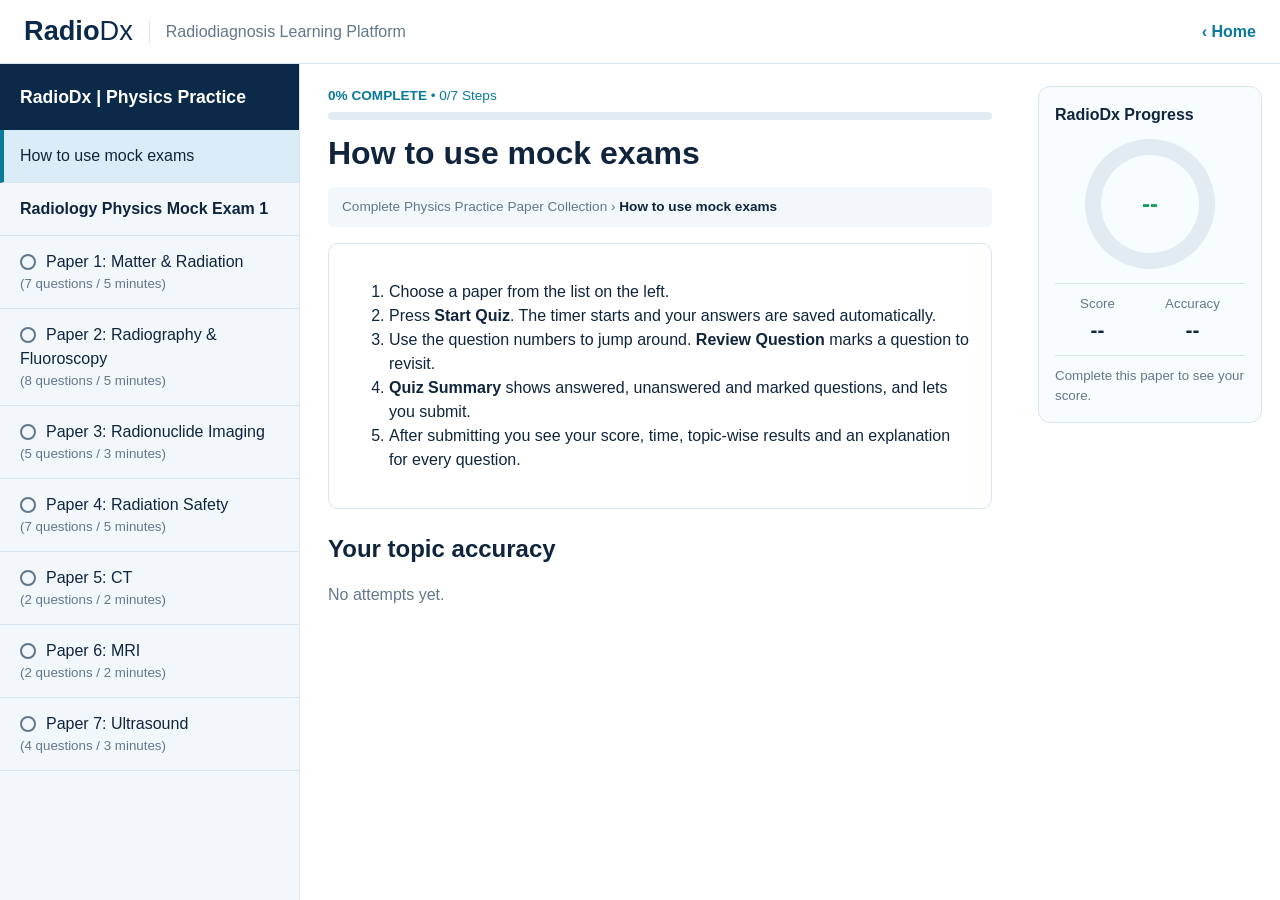
==== mock-test/index.html @ 482a35ea "all new code" ====
<!DOCTYPE html>
<html lang="en">
<head>
<meta charset="UTF-8">
<meta name="viewport" content="width=device-width, initial-scale=1">
<title>Physics Practice | RadioDx Academy</title>
<link rel="stylesheet" href="mock.css">
</head>
<body>
<div class="topbar"><a class="logo" href="../index.html"><b>Radio</b>Dx</a><span class="tag">Radiodiagnosis Learning Platform</span><a class="home" href="../index.html">&lsaquo; Home</a><button id="menu" class="menu">&#9776; Papers</button></div>
<div class="layout">
  <aside id="nav"></aside>
  <section class="main"><div id="prog"></div><div id="main"><p>Loading...</p></div></section>
  <aside id="side"></aside>
</div>
<script src="mock.js"></script>
</body>
</html>
---- mock-test/mock.css ----
:root{--navy:#0b2a4a;--teal:#0a7a9b;--teal2:#19b6c8;--ink:#10253d;--muted:#64778a;--line:#d7e5ef;--bg:#fff;--soft:#f1f7fb;--ok:#1a9d5a;--bad:#d64545;--org:#f2994a}
*{box-sizing:border-box}body{margin:0;font:16px/1.5 Inter,"Segoe UI",Arial,sans-serif;color:var(--ink);background:var(--bg)}
button{font:inherit;cursor:pointer}
.topbar{height:64px;display:flex;align-items:center;gap:16px;padding:0 24px;border-bottom:1px solid var(--line)}
.logo{font-size:1.7rem;color:var(--navy);text-decoration:none;font-weight:500}.logo b{font-weight:800}.logo+.tag{border-left:1px solid var(--line);padding-left:16px;color:var(--muted)}
.home{margin-left:auto;color:var(--teal);font-weight:700;text-decoration:none}.menu{display:none;border:1px solid var(--line);background:#fff;border-radius:6px;padding:6px 10px}
.layout{display:grid;grid-template-columns:300px 1fr 260px;min-height:calc(100vh - 64px)}
#nav{background:var(--soft);border-right:1px solid var(--line)}
.nh{background:var(--navy);color:#fff;padding:20px;font-weight:700;font-size:1.1rem}
.ni{display:block;width:100%;text-align:left;border:0;border-bottom:1px solid var(--line);background:transparent;padding:14px 20px;color:var(--ink)}
.ni small{display:block;color:var(--muted)}.ni:hover{background:#e6f1f8}.ni.on{background:#d9ecf7;border-left:4px solid var(--teal);padding-left:16px}
.ni .dot{display:inline-block;width:16px;height:16px;border:2px solid var(--muted);border-radius:50%;margin-right:10px;vertical-align:-3px}.ni .dot.done{background:var(--ok);border-color:var(--ok)}.ni.on .dot{border-color:var(--teal)}
.eh{padding:14px 20px;font-weight:700;border-bottom:1px solid var(--line)}
.main{padding:22px 28px 50px;min-width:0}
#prog{font-size:.85rem;color:var(--teal);margin-bottom:14px}.bar{height:8px;background:#e1ebf1;border-radius:8px;margin-top:6px;overflow:hidden}.bar i{display:block;height:100%;background:var(--teal2)}
h1{font-size:2rem;line-height:1.2;margin:10px 0 14px}h2{margin:22px 0 10px}
.crumb{background:var(--soft);padding:10px 14px;border-radius:6px;font-size:.85rem;color:var(--muted);margin-bottom:16px}.crumb b{color:var(--ink);font-weight:600}
.card{background:#fff;border:1px solid var(--line);border-radius:10px;padding:20px;margin:14px 0}
.timer{display:flex;align-items:center;gap:16px;background:#e8f7fa;border:1px solid #bfe6ee;border-radius:8px;padding:12px 16px}.timer b{white-space:nowrap}.timer .bar{flex:1;margin:0}
.pal{display:flex;flex-wrap:wrap;gap:8px;margin:16px 0 8px}
.pal button{width:38px;height:38px;border:1px solid var(--line);background:#fff;border-radius:8px;font-weight:600}
.pal .ans{background:#e4f6ec;border-color:var(--ok)}.pal .rv{background:#dbe8fb;border-color:#2b5fb5}.pal .cur{background:var(--teal);border-color:var(--teal);color:#fff}
.leg{display:flex;gap:18px;font-size:.9rem;margin-bottom:14px}.leg i{display:inline-block;width:14px;height:14px;border-radius:3px;margin-right:6px;vertical-align:-2px}
.row{display:flex;gap:10px;flex-wrap:wrap;align-items:center;margin-top:14px}.sp{justify-content:space-between}
.btn{border:0;border-radius:24px;padding:11px 24px;font-weight:700;background:var(--teal);color:#fff}.btn.out{background:#fff;color:var(--teal);border:2px solid var(--teal)}.btn.dark{background:#3b4652}.btn:disabled{opacity:.45;cursor:default}
.qn{font-size:1.6rem;font-weight:800;margin:0 0 8px}
.opt{display:flex;align-items:center;gap:12px;width:100%;text-align:left;background:#fff;border:1px solid var(--line);border-radius:6px;padding:14px;margin:10px 0}
.opt:hover:not(:disabled){border-color:var(--teal2)}.opt .r{width:20px;height:20px;border:2px solid #9bb0c0;border-radius:50%;flex:none}
.opt.sel{border-color:var(--teal);background:#eaf6fa}.opt.sel .r{border:6px solid var(--teal)}
.foot{background:var(--soft);padding:12px 16px;font-size:.88rem;color:var(--muted);border-radius:6px;margin-top:16px}.foot i{color:var(--ok);font-style:normal;font-weight:700}
#side{padding:22px 18px}.side{border:1px solid var(--line);border-radius:12px;padding:16px;background:#f7fcfe}.side h4{margin:0 0 12px}
.ring{width:130px;height:130px;border-radius:50%;margin:8px auto 14px;display:grid;place-items:center;background:conic-gradient(var(--ok) calc(var(--p)*1%),#e1ebf1 0)}
.ring span{width:98px;height:98px;border-radius:50%;background:#f7fcfe;display:grid;place-items:center;font-size:1.5rem;font-weight:800;color:var(--ok)}
.two{display:flex;justify-content:space-around;border-top:1px solid var(--line);padding-top:10px;text-align:center}.two small{display:block;color:var(--muted)}.two b{font-size:1.3rem}
.msg{border-top:1px solid var(--line);margin-top:10px;padding-top:10px}.msg small{display:block;color:var(--muted)}
.sum{position:fixed;inset:0;background:rgba(5,20,35,.55);display:grid;place-items:center;z-index:9}.sum .card{width:min(420px,92vw)}
.rbox{background:var(--soft);border:1px solid var(--line);text-align:center;font-weight:700;padding:16px;border-radius:6px;margin:14px 0}
.cmp{width:min(520px,100%);border:2px solid var(--line);padding:12px 16px;margin:16px 0}.cmp div{display:flex;align-items:center;gap:14px;margin:8px 0}.cmp b{width:130px}.cmp i{display:block;height:16px;border-radius:2px}.cmp span{font-size:.85rem}
.cat{display:flex;gap:8px;align-items:end;margin:10px 0}.cat u{flex:1;border-bottom:2px dotted #b9c6d0;margin-bottom:6px;text-decoration:none}
.rev{border:1px solid var(--line);border-left:5px solid #aaa;border-radius:8px;padding:12px 14px;margin:10px 0}.rev.ok{border-left-color:var(--ok)}.rev.bad{border-left-color:var(--bad)}.muted{color:var(--muted)}
table{border-collapse:collapse;width:100%}th,td{border:1px solid var(--line);padding:8px 10px;text-align:left}th{background:var(--navy);color:#fff}
.err{background:#fdeded;border:1px solid var(--bad);padding:14px;border-radius:8px}
@media(max-width:1100px){.layout{grid-template-columns:260px 1fr}#side{grid-column:2}}
@media(max-width:800px){.layout{grid-template-columns:1fr}#nav{display:none}#nav.open{display:block}#side{grid-column:1}.menu{display:block}.tag{display:none}.main{padding:18px 14px}h1{font-size:1.5rem}}
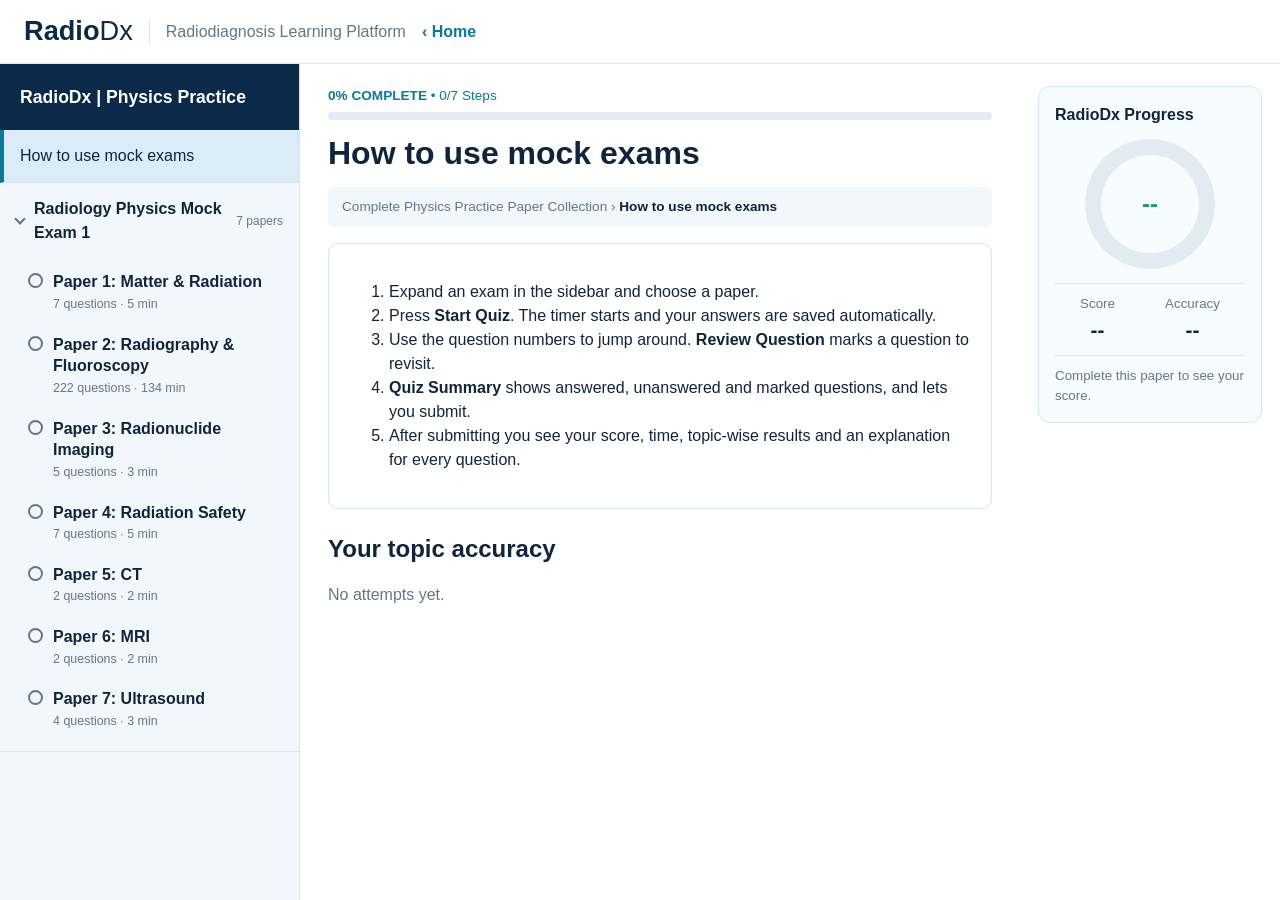
==== commit 6cc4d0ac: "new updated code paper exam 1" ====
--- a/mock-test/index.html
+++ b/mock-test/index.html
@@ -13,6 +13,7 @@
   <section class="main"><div id="prog"></div><div id="main"><p>Loading...</p></div></section>
   <aside id="side"></aside>
 </div>
+<script src="mock-data.js"></script>
 <script src="mock.js"></script>
 </body>
 </html>
--- a/mock-test/mock.css
+++ b/mock-test/mock.css
@@ -3,14 +3,30 @@
 button{font:inherit;cursor:pointer}
 .topbar{height:64px;display:flex;align-items:center;gap:16px;padding:0 24px;border-bottom:1px solid var(--line)}
 .logo{font-size:1.7rem;color:var(--navy);text-decoration:none;font-weight:500}.logo b{font-weight:800}.logo+.tag{border-left:1px solid var(--line);padding-left:16px;color:var(--muted)}
-.home{margin-left:auto;color:var(--teal);font-weight:700;text-decoration:none}.menu{display:none;border:1px solid var(--line);background:#fff;border-radius:6px;padding:6px 10px}
+.home{color:var(--teal);font-weight:700;text-decoration:none}.menu{display:none;border:1px solid var(--line);background:#fff;border-radius:6px;padding:6px 10px}
 .layout{display:grid;grid-template-columns:300px 1fr 260px;min-height:calc(100vh - 64px)}
 #nav{background:var(--soft);border-right:1px solid var(--line)}
 .nh{background:var(--navy);color:#fff;padding:20px;font-weight:700;font-size:1.1rem}
 .ni{display:block;width:100%;text-align:left;border:0;border-bottom:1px solid var(--line);background:transparent;padding:14px 20px;color:var(--ink)}
 .ni small{display:block;color:var(--muted)}.ni:hover{background:#e6f1f8}.ni.on{background:#d9ecf7;border-left:4px solid var(--teal);padding-left:16px}
 .ni .dot{display:inline-block;width:16px;height:16px;border:2px solid var(--muted);border-radius:50%;margin-right:10px;vertical-align:-3px}.ni .dot.done{background:var(--ok);border-color:var(--ok)}.ni.on .dot{border-color:var(--teal)}
-.eh{padding:14px 20px;font-weight:700;border-bottom:1px solid var(--line)}
+.exam-group{border-bottom:1px solid var(--line)}
+.exam-title{display:flex;align-items:center;gap:10px;padding:14px 16px;list-style:none;cursor:pointer;font-weight:700;color:var(--ink)}
+.exam-title::-webkit-details-marker{display:none}
+.exam-title:hover{background:#e6f1f8}
+.exam-title small{margin-left:auto;color:var(--muted);font-size:.75rem;font-weight:500;white-space:nowrap}
+.exam-chevron{width:8px;height:8px;border-right:2px solid var(--muted);border-bottom:2px solid var(--muted);transform:rotate(-45deg);transition:transform .18s ease;flex:none}
+.exam-group[open]>.exam-title .exam-chevron{transform:rotate(45deg);margin-top:-4px}
+.paper-list{padding:2px 8px 10px 18px}
+.paper-link{display:flex;align-items:flex-start;gap:10px;width:100%;text-align:left;border:0;border-radius:6px;background:transparent;padding:10px 10px;color:var(--ink)}
+.paper-link:hover{background:#e6f1f8}
+.paper-link.on{background:#d9ecf7;color:var(--navy);box-shadow:inset 3px 0 var(--teal)}
+.paper-link .dot{display:inline-block;width:15px;height:15px;border:2px solid var(--muted);border-radius:50%;margin-top:2px;flex:none}
+.paper-link .dot.done{background:var(--ok);border-color:var(--ok)}
+.paper-info{display:grid;gap:2px;min-width:0}
+.paper-name{font-weight:600;line-height:1.35}
+.paper-info small{color:var(--muted);font-size:.78rem}
+.paper-check{margin-left:auto;color:var(--ok);font-weight:800}
 .main{padding:22px 28px 50px;min-width:0}
 #prog{font-size:.85rem;color:var(--teal);margin-bottom:14px}.bar{height:8px;background:#e1ebf1;border-radius:8px;margin-top:6px;overflow:hidden}.bar i{display:block;height:100%;background:var(--teal2)}
 h1{font-size:2rem;line-height:1.2;margin:10px 0 14px}h2{margin:22px 0 10px}
@@ -42,3 +58,4 @@
 .err{background:#fdeded;border:1px solid var(--bad);padding:14px;border-radius:8px}
 @media(max-width:1100px){.layout{grid-template-columns:260px 1fr}#side{grid-column:2}}
 @media(max-width:800px){.layout{grid-template-columns:1fr}#nav{display:none}#nav.open{display:block}#side{grid-column:1}.menu{display:block}.tag{display:none}.main{padding:18px 14px}h1{font-size:1.5rem}}
+@media(max-width:600px){.topbar{height:auto;min-height:64px;flex-wrap:wrap;gap:10px;padding:10px 12px}.home{margin-left:auto}.logo{font-size:1.4rem}}
